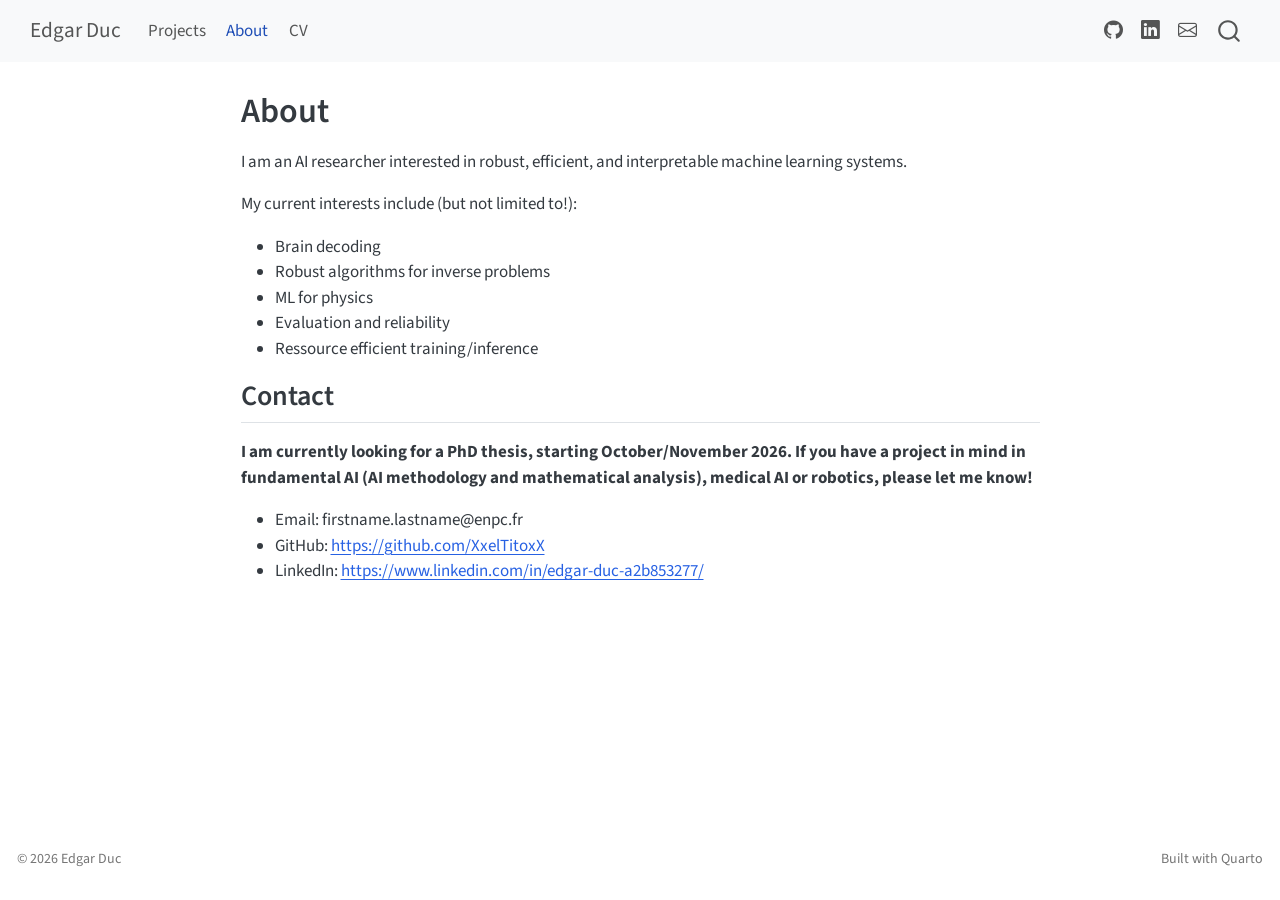
==== about.html @ 7c62afc1 "Built site for gh-pages" ====
<!DOCTYPE html>
<html xmlns="http://www.w3.org/1999/xhtml" lang="en" xml:lang="en"><head>

<meta charset="utf-8">
<meta name="generator" content="quarto-1.9.38">

<meta name="viewport" content="width=device-width, initial-scale=1.0, user-scalable=yes">


<title>About – Edgar Duc</title>
<style>
/* Default styles provided by pandoc.
** See https://pandoc.org/MANUAL.html#variables-for-html for config info.
*/
code{white-space: pre-wrap;}
span.smallcaps{font-variant: small-caps;}
div.columns{display: flex; gap: min(4vw, 1.5em);}
div.column{flex: auto; overflow-x: auto;}
div.hanging-indent{margin-left: 1.5em; text-indent: -1.5em;}
ul.task-list{list-style: none;}
ul.task-list li input[type="checkbox"] {
  width: 0.8em;
  margin: 0 0.8em 0.2em -1em; /* quarto-specific, see https://github.com/quarto-dev/quarto-cli/issues/4556 */ 
  vertical-align: middle;
}
</style>


<script src="site_libs/quarto-nav/quarto-nav.js"></script>
<script src="site_libs/clipboard/clipboard.min.js"></script>
<script src="site_libs/quarto-search/autocomplete.umd.js"></script>
<script src="site_libs/quarto-search/fuse.min.js"></script>
<script src="site_libs/quarto-search/quarto-search.js"></script>
<meta name="quarto:offset" content="./">
<script src="site_libs/quarto-html/quarto.js" type="module"></script>
<script src="site_libs/quarto-html/tabsets/tabsets.js" type="module"></script>
<script src="site_libs/quarto-html/popper.min.js"></script>
<script src="site_libs/quarto-html/tippy.umd.min.js"></script>
<script src="site_libs/quarto-html/anchor.min.js"></script>
<link href="site_libs/quarto-html/tippy.css" rel="stylesheet">
<link href="site_libs/quarto-html/quarto-syntax-highlighting-15634bcf2e68342d4ad2dfa704d543f6.css" rel="stylesheet" id="quarto-text-highlighting-styles">
<script src="site_libs/bootstrap/bootstrap.min.js"></script>
<link href="site_libs/bootstrap/bootstrap-icons.css" rel="stylesheet">
<link href="site_libs/bootstrap/bootstrap-158031087360bce0ff56dc785ce39e06.min.css" rel="stylesheet" append-hash="true" id="quarto-bootstrap" data-mode="light">
<script id="quarto-search-options" type="application/json">{
  "location": "navbar",
  "copy-button": false,
  "collapse-after": 3,
  "panel-placement": "end",
  "type": "overlay",
  "limit": 50,
  "keyboard-shortcut": [
    "f",
    "/",
    "s"
  ],
  "show-item-context": false,
  "language": {
    "search-no-results-text": "No results",
    "search-matching-documents-text": "matching documents",
    "search-copy-link-title": "Copy link to search",
    "search-hide-matches-text": "Hide additional matches",
    "search-more-match-text": "more match in this document",
    "search-more-matches-text": "more matches in this document",
    "search-clear-button-title": "Clear",
    "search-text-placeholder": "",
    "search-detached-cancel-button-title": "Cancel",
    "search-submit-button-title": "Submit",
    "search-label": "Search"
  }
}</script>


<link rel="stylesheet" href="styles.css">
</head>

<body class="nav-fixed fullcontent quarto-light">

<div id="quarto-search-results"></div>
  <header id="quarto-header" class="headroom fixed-top">
    <nav class="navbar navbar-expand-lg " data-bs-theme="dark">
      <div class="navbar-container container-fluid">
      <div class="navbar-brand-container mx-auto">
    <a class="navbar-brand" href="./index.html">
    <span class="navbar-title">Edgar Duc</span>
    </a>
  </div>
            <div id="quarto-search" class="" title="Search"></div>
          <button class="navbar-toggler" type="button" data-bs-toggle="collapse" data-bs-target="#navbarCollapse" aria-controls="navbarCollapse" role="menu" aria-expanded="false" aria-label="Toggle navigation" onclick="if (window.quartoToggleHeadroom) { window.quartoToggleHeadroom(); }">
  <span class="navbar-toggler-icon"></span>
</button>
          <div class="collapse navbar-collapse" id="navbarCollapse">
            <ul class="navbar-nav navbar-nav-scroll me-auto">
  <li class="nav-item">
    <a class="nav-link" href="./index.html"> 
<span class="menu-text">Projects</span></a>
  </li>  
  <li class="nav-item">
    <a class="nav-link active" href="./about.html" aria-current="page"> 
<span class="menu-text">About</span></a>
  </li>  
  <li class="nav-item">
    <a class="nav-link" href="./cv.html"> 
<span class="menu-text">CV</span></a>
  </li>  
</ul>
            <ul class="navbar-nav navbar-nav-scroll ms-auto">
  <li class="nav-item compact">
    <a class="nav-link" href="https://github.com/XxelTitoxX"> <i class="bi bi-github" role="img">
</i> 
<span class="menu-text"></span></a>
  </li>  
  <li class="nav-item compact">
    <a class="nav-link" href="https://www.linkedin.com/in/edgar-duc-a2b853277"> <i class="bi bi-linkedin" role="img">
</i> 
<span class="menu-text"></span></a>
  </li>  
  <li class="nav-item compact">
    <a class="nav-link" href="mailto:edgar.duc@enpc.fr"> <i class="bi bi-envelope" role="img">
</i> 
<span class="menu-text"></span></a>
  </li>  
</ul>
          </div> <!-- /navcollapse -->
            <div class="quarto-navbar-tools">
</div>
      </div> <!-- /container-fluid -->
    </nav>
</header>
<!-- content -->
<div id="quarto-content" class="quarto-container page-columns page-rows-contents page-layout-article page-navbar">
<!-- sidebar -->
<!-- margin-sidebar -->
    
<!-- main -->
<main class="content" id="quarto-document-content">

<header id="title-block-header" class="quarto-title-block default">
<div class="quarto-title">
<h1 class="title">About</h1>
</div>



<div class="quarto-title-meta">

    
  
    
  </div>
  


</header>


<p>I am an AI researcher interested in robust, efficient, and interpretable machine learning systems.</p>
<p>My current interests include (but not limited to!):</p>
<ul>
<li>Brain decoding</li>
<li>Robust algorithms for inverse problems</li>
<li>ML for physics</li>
<li>Evaluation and reliability</li>
<li>Ressource efficient training/inference</li>
</ul>
<section id="contact" class="level2">
<h2 class="anchored" data-anchor-id="contact">Contact</h2>
<p><strong>I am currently looking for a PhD thesis, starting October/November 2026. If you have a project in mind in fundamental AI (AI methodology and mathematical analysis), medical AI or robotics, please let me know!</strong></p>
<ul>
<li>Email: firstname.lastname@enpc.fr</li>
<li>GitHub: <a href="https://github.com/XxelTitoxX" class="uri">https://github.com/XxelTitoxX</a></li>
<li>LinkedIn: <a href="https://www.linkedin.com/in/edgar-duc-a2b853277/" class="uri">https://www.linkedin.com/in/edgar-duc-a2b853277/</a></li>
</ul>


</section>

</main> <!-- /main -->
<script id="quarto-html-after-body" type="application/javascript">
  window.document.addEventListener("DOMContentLoaded", function (event) {
    const icon = "";
    const anchorJS = new window.AnchorJS();
    anchorJS.options = {
      placement: 'right',
      icon: icon
    };
    anchorJS.add('.anchored');
    const isCodeAnnotation = (el) => {
      for (const clz of el.classList) {
        if (clz.startsWith('code-annotation-')) {                     
          return true;
        }
      }
      return false;
    }
    const onCopySuccess = function(e) {
      // button target
      const button = e.trigger;
      // don't keep focus
      button.blur();
      // flash "checked"
      button.classList.add('code-copy-button-checked');
      var currentTitle = button.getAttribute("title");
      button.setAttribute("title", "Copied!");
      let tooltip;
      if (window.bootstrap) {
        button.setAttribute("data-bs-toggle", "tooltip");
        button.setAttribute("data-bs-placement", "left");
        button.setAttribute("data-bs-title", "Copied!");
        tooltip = new bootstrap.Tooltip(button, 
          { trigger: "manual", 
            customClass: "code-copy-button-tooltip",
            offset: [0, -8]});
        tooltip.show();    
      }
      setTimeout(function() {
        if (tooltip) {
          tooltip.hide();
          button.removeAttribute("data-bs-title");
          button.removeAttribute("data-bs-toggle");
          button.removeAttribute("data-bs-placement");
        }
        button.setAttribute("title", currentTitle);
        button.classList.remove('code-copy-button-checked');
      }, 1000);
      // clear code selection
      e.clearSelection();
    }
    const getTextToCopy = function(trigger) {
      const outerScaffold = trigger.parentElement.cloneNode(true);
      const codeEl = outerScaffold.querySelector('code');
      for (const childEl of codeEl.children) {
        if (isCodeAnnotation(childEl)) {
          childEl.remove();
        }
      }
      return codeEl.innerText;
    }
    const clipboard = new window.ClipboardJS('.code-copy-button:not([data-in-quarto-modal])', {
      text: getTextToCopy
    });
    clipboard.on('success', onCopySuccess);
    if (window.document.getElementById('quarto-embedded-source-code-modal')) {
      const clipboardModal = new window.ClipboardJS('.code-copy-button[data-in-quarto-modal]', {
        text: getTextToCopy,
        container: window.document.getElementById('quarto-embedded-source-code-modal')
      });
      clipboardModal.on('success', onCopySuccess);
    }
      var localhostRegex = new RegExp(/^(?:http|https):\/\/localhost\:?[0-9]*\//);
      var mailtoRegex = new RegExp(/^mailto:/);
        var filterRegex = new RegExp("https:\/\/XxelTitoxX\.github\.io");
      var isInternal = (href) => {
          return filterRegex.test(href) || localhostRegex.test(href) || mailtoRegex.test(href);
      }
      // Inspect non-navigation links and adorn them if external
     var links = window.document.querySelectorAll('a[href]:not(.nav-link):not(.navbar-brand):not(.toc-action):not(.sidebar-link):not(.sidebar-item-toggle):not(.pagination-link):not(.no-external):not([aria-hidden]):not(.dropdown-item):not(.quarto-navigation-tool):not(.about-link)');
      for (var i=0; i<links.length; i++) {
        const link = links[i];
        if (!isInternal(link.href)) {
          // undo the damage that might have been done by quarto-nav.js in the case of
          // links that we want to consider external
          if (link.dataset.originalHref !== undefined) {
            link.href = link.dataset.originalHref;
          }
            // target, if specified
            link.setAttribute("target", "_blank");
            if (link.getAttribute("rel") === null) {
              link.setAttribute("rel", "noopener");
            }
        }
      }
    function tippyHover(el, contentFn, onTriggerFn, onUntriggerFn) {
      const config = {
        allowHTML: true,
        maxWidth: 500,
        delay: 100,
        arrow: false,
        appendTo: function(el) {
            return el.parentElement;
        },
        interactive: true,
        interactiveBorder: 10,
        theme: 'quarto',
        placement: 'bottom-start',
      };
      if (contentFn) {
        config.content = contentFn;
      }
      if (onTriggerFn) {
        config.onTrigger = onTriggerFn;
      }
      if (onUntriggerFn) {
        config.onUntrigger = onUntriggerFn;
      }
      window.tippy(el, config); 
    }
    const noterefs = window.document.querySelectorAll('a[role="doc-noteref"]');
    for (var i=0; i<noterefs.length; i++) {
      const ref = noterefs[i];
      tippyHover(ref, function() {
        // use id or data attribute instead here
        let href = ref.getAttribute('data-footnote-href') || ref.getAttribute('href');
        try { href = new URL(href).hash; } catch {}
        const id = href.replace(/^#\/?/, "");
        const note = window.document.getElementById(id);
        if (note) {
          return note.innerHTML;
        } else {
          return "";
        }
      });
    }
    const xrefs = window.document.querySelectorAll('a.quarto-xref');
    const processXRef = (id, note) => {
      // Strip column container classes
      const stripColumnClz = (el) => {
        el.classList.remove("page-full", "page-columns");
        if (el.children) {
          for (const child of el.children) {
            stripColumnClz(child);
          }
        }
      }
      stripColumnClz(note)
      if (id === null || id.startsWith('sec-')) {
        // Special case sections, only their first couple elements
        const container = document.createElement("div");
        if (note.children && note.children.length > 2) {
          container.appendChild(note.children[0].cloneNode(true));
          for (let i = 1; i < note.children.length; i++) {
            const child = note.children[i];
            if (child.tagName === "P" && child.innerText === "") {
              continue;
            } else {
              container.appendChild(child.cloneNode(true));
              break;
            }
          }
          if (window.Quarto?.typesetMath) {
            window.Quarto.typesetMath(container);
          }
          return container.innerHTML
        } else {
          if (window.Quarto?.typesetMath) {
            window.Quarto.typesetMath(note);
          }
          return note.innerHTML;
        }
      } else {
        // Remove any anchor links if they are present
        const anchorLink = note.querySelector('a.anchorjs-link');
        if (anchorLink) {
          anchorLink.remove();
        }
        if (window.Quarto?.typesetMath) {
          window.Quarto.typesetMath(note);
        }
        if (note.classList.contains("callout")) {
          return note.outerHTML;
        } else {
          return note.innerHTML;
        }
      }
    }
    for (var i=0; i<xrefs.length; i++) {
      const xref = xrefs[i];
      tippyHover(xref, undefined, function(instance) {
        instance.disable();
        let url = xref.getAttribute('href');
        let hash = undefined; 
        if (url.startsWith('#')) {
          hash = url;
        } else {
          try { hash = new URL(url).hash; } catch {}
        }
        if (hash) {
          const id = hash.replace(/^#\/?/, "");
          const note = window.document.getElementById(id);
          if (note !== null) {
            try {
              const html = processXRef(id, note.cloneNode(true));
              instance.setContent(html);
            } finally {
              instance.enable();
              instance.show();
            }
          } else {
            // See if we can fetch this
            fetch(url.split('#')[0])
            .then(res => res.text())
            .then(html => {
              const parser = new DOMParser();
              const htmlDoc = parser.parseFromString(html, "text/html");
              const note = htmlDoc.getElementById(id);
              if (note !== null) {
                const html = processXRef(id, note);
                instance.setContent(html);
              } 
            }).finally(() => {
              instance.enable();
              instance.show();
            });
          }
        } else {
          // See if we can fetch a full url (with no hash to target)
          // This is a special case and we should probably do some content thinning / targeting
          fetch(url)
          .then(res => res.text())
          .then(html => {
            const parser = new DOMParser();
            const htmlDoc = parser.parseFromString(html, "text/html");
            const note = htmlDoc.querySelector('main.content');
            if (note !== null) {
              // This should only happen for chapter cross references
              // (since there is no id in the URL)
              // remove the first header
              if (note.children.length > 0 && note.children[0].tagName === "HEADER") {
                note.children[0].remove();
              }
              const html = processXRef(null, note);
              instance.setContent(html);
            } 
          }).finally(() => {
            instance.enable();
            instance.show();
          });
        }
      }, function(instance) {
      });
    }
        let selectedAnnoteEl;
        const selectorForAnnotation = ( cell, annotation) => {
          let cellAttr = 'data-code-cell="' + cell + '"';
          let lineAttr = 'data-code-annotation="' +  annotation + '"';
          const selector = 'span[' + cellAttr + '][' + lineAttr + ']';
          return selector;
        }
        const selectCodeLines = (annoteEl) => {
          const doc = window.document;
          const targetCell = annoteEl.getAttribute("data-target-cell");
          const targetAnnotation = annoteEl.getAttribute("data-target-annotation");
          const annoteSpan = window.document.querySelector(selectorForAnnotation(targetCell, targetAnnotation));
          const lines = annoteSpan.getAttribute("data-code-lines").split(",");
          const lineIds = lines.map((line) => {
            return targetCell + "-" + line;
          })
          let top = null;
          let height = null;
          let parent = null;
          if (lineIds.length > 0) {
              //compute the position of the single el (top and bottom and make a div)
              const el = window.document.getElementById(lineIds[0]);
              top = el.offsetTop;
              height = el.offsetHeight;
              parent = el.parentElement.parentElement;
            if (lineIds.length > 1) {
              const lastEl = window.document.getElementById(lineIds[lineIds.length - 1]);
              const bottom = lastEl.offsetTop + lastEl.offsetHeight;
              height = bottom - top;
            }
            if (top !== null && height !== null && parent !== null) {
              // cook up a div (if necessary) and position it 
              let div = window.document.getElementById("code-annotation-line-highlight");
              if (div === null) {
                div = window.document.createElement("div");
                div.setAttribute("id", "code-annotation-line-highlight");
                div.style.position = 'absolute';
                parent.appendChild(div);
              }
              div.style.top = top - 2 + "px";
              div.style.height = height + 4 + "px";
              div.style.left = 0;
              let gutterDiv = window.document.getElementById("code-annotation-line-highlight-gutter");
              if (gutterDiv === null) {
                gutterDiv = window.document.createElement("div");
                gutterDiv.setAttribute("id", "code-annotation-line-highlight-gutter");
                gutterDiv.style.position = 'absolute';
                const codeCell = window.document.getElementById(targetCell);
                const gutter = codeCell.querySelector('.code-annotation-gutter');
                gutter.appendChild(gutterDiv);
              }
              gutterDiv.style.top = top - 2 + "px";
              gutterDiv.style.height = height + 4 + "px";
            }
            selectedAnnoteEl = annoteEl;
          }
        };
        const unselectCodeLines = () => {
          const elementsIds = ["code-annotation-line-highlight", "code-annotation-line-highlight-gutter"];
          elementsIds.forEach((elId) => {
            const div = window.document.getElementById(elId);
            if (div) {
              div.remove();
            }
          });
          selectedAnnoteEl = undefined;
        };
          // Handle positioning of the toggle
      window.addEventListener(
        "resize",
        throttle(() => {
          elRect = undefined;
          if (selectedAnnoteEl) {
            selectCodeLines(selectedAnnoteEl);
          }
        }, 10)
      );
      function throttle(fn, ms) {
      let throttle = false;
      let timer;
        return (...args) => {
          if(!throttle) { // first call gets through
              fn.apply(this, args);
              throttle = true;
          } else { // all the others get throttled
              if(timer) clearTimeout(timer); // cancel #2
              timer = setTimeout(() => {
                fn.apply(this, args);
                timer = throttle = false;
              }, ms);
          }
        };
      }
        // Attach click handler to the DT
        const annoteDls = window.document.querySelectorAll('dt[data-target-cell]');
        for (const annoteDlNode of annoteDls) {
          annoteDlNode.addEventListener('click', (event) => {
            const clickedEl = event.target;
            if (clickedEl !== selectedAnnoteEl) {
              unselectCodeLines();
              const activeEl = window.document.querySelector('dt[data-target-cell].code-annotation-active');
              if (activeEl) {
                activeEl.classList.remove('code-annotation-active');
              }
              selectCodeLines(clickedEl);
              clickedEl.classList.add('code-annotation-active');
            } else {
              // Unselect the line
              unselectCodeLines();
              clickedEl.classList.remove('code-annotation-active');
            }
          });
        }
    const findCites = (el) => {
      const parentEl = el.parentElement;
      if (parentEl) {
        const cites = parentEl.dataset.cites;
        if (cites) {
          return {
            el,
            cites: cites.split(' ')
          };
        } else {
          return findCites(el.parentElement)
        }
      } else {
        return undefined;
      }
    };
    var bibliorefs = window.document.querySelectorAll('a[role="doc-biblioref"]');
    for (var i=0; i<bibliorefs.length; i++) {
      const ref = bibliorefs[i];
      const citeInfo = findCites(ref);
      if (citeInfo) {
        tippyHover(citeInfo.el, function() {
          var popup = window.document.createElement('div');
          citeInfo.cites.forEach(function(cite) {
            var citeDiv = window.document.createElement('div');
            citeDiv.classList.add('hanging-indent');
            citeDiv.classList.add('csl-entry');
            var biblioDiv = window.document.getElementById('ref-' + cite);
            if (biblioDiv) {
              citeDiv.innerHTML = biblioDiv.innerHTML;
            }
            popup.appendChild(citeDiv);
          });
          return popup.innerHTML;
        });
      }
    }
  });
  </script>
</div> <!-- /content -->
<footer class="footer">
  <div class="nav-footer">
    <div class="nav-footer-left">
<p>© 2026 Edgar Duc</p>
</div>   
    <div class="nav-footer-center">
      &nbsp;
    </div>
    <div class="nav-footer-right">
<p>Built with Quarto</p>
</div>
  </div>
</footer>




</body></html>
---- site_libs/quarto-html/tippy.css ----
.tippy-box[data-animation=fade][data-state=hidden]{opacity:0}[data-tippy-root]{max-width:calc(100vw - 10px)}.tippy-box{position:relative;background-color:#333;color:#fff;border-radius:4px;font-size:14px;line-height:1.4;white-space:normal;outline:0;transition-property:transform,visibility,opacity}.tippy-box[data-placement^=top]>.tippy-arrow{bottom:0}.tippy-box[data-placement^=top]>.tippy-arrow:before{bottom:-7px;left:0;border-width:8px 8px 0;border-top-color:initial;transform-origin:center top}.tippy-box[data-placement^=bottom]>.tippy-arrow{top:0}.tippy-box[data-placement^=bottom]>.tippy-arrow:before{top:-7px;left:0;border-width:0 8px 8px;border-bottom-color:initial;transform-origin:center bottom}.tippy-box[data-placement^=left]>.tippy-arrow{right:0}.tippy-box[data-placement^=left]>.tippy-arrow:before{border-width:8px 0 8px 8px;border-left-color:initial;right:-7px;transform-origin:center left}.tippy-box[data-placement^=right]>.tippy-arrow{left:0}.tippy-box[data-placement^=right]>.tippy-arrow:before{left:-7px;border-width:8px 8px 8px 0;border-right-color:initial;transform-origin:center right}.tippy-box[data-inertia][data-state=visible]{transition-timing-function:cubic-bezier(.54,1.5,.38,1.11)}.tippy-arrow{width:16px;height:16px;color:#333}.tippy-arrow:before{content:"";position:absolute;border-color:transparent;border-style:solid}.tippy-content{position:relative;padding:5px 9px;z-index:1}
---- site_libs/quarto-html/quarto-syntax-highlighting-15634bcf2e68342d4ad2dfa704d543f6.css ----
/* quarto syntax highlight colors */
:root {
  --quarto-hl-ot-color: #003B4F;
  --quarto-hl-at-color: #657422;
  --quarto-hl-ss-color: #20794D;
  --quarto-hl-an-color: #5E5E5E;
  --quarto-hl-fu-color: #4758AB;
  --quarto-hl-st-color: #20794D;
  --quarto-hl-cf-color: #003B4F;
  --quarto-hl-op-color: #5E5E5E;
  --quarto-hl-er-color: #AD0000;
  --quarto-hl-bn-color: #AD0000;
  --quarto-hl-al-color: #AD0000;
  --quarto-hl-va-color: #111111;
  --quarto-hl-bu-color: inherit;
  --quarto-hl-ex-color: inherit;
  --quarto-hl-pp-color: #AD0000;
  --quarto-hl-in-color: #5E5E5E;
  --quarto-hl-vs-color: #20794D;
  --quarto-hl-wa-color: #5E5E5E;
  --quarto-hl-do-color: #5E5E5E;
  --quarto-hl-im-color: #00769E;
  --quarto-hl-ch-color: #20794D;
  --quarto-hl-dt-color: #AD0000;
  --quarto-hl-fl-color: #AD0000;
  --quarto-hl-co-color: #5E5E5E;
  --quarto-hl-cv-color: #5E5E5E;
  --quarto-hl-cn-color: #8f5902;
  --quarto-hl-sc-color: #5E5E5E;
  --quarto-hl-dv-color: #AD0000;
  --quarto-hl-kw-color: #003B4F;
}

/* other quarto variables */
:root {
  --quarto-font-monospace: SFMono-Regular, Menlo, Monaco, Consolas, "Liberation Mono", "Courier New", monospace;
}

/* syntax highlight based on Pandoc's rules */
pre > code.sourceCode > span {
  color: #003B4F;
}

code.sourceCode > span {
  color: #003B4F;
}

div.sourceCode,
div.sourceCode pre.sourceCode {
  color: #003B4F;
}

/* Normal */
code span {
  color: #003B4F;
}

/* Alert */
code span.al {
  color: #AD0000;
  font-style: inherit;
}

/* Annotation */
code span.an {
  color: #5E5E5E;
  font-style: inherit;
}

/* Attribute */
code span.at {
  color: #657422;
  font-style: inherit;
}

/* BaseN */
code span.bn {
  color: #AD0000;
  font-style: inherit;
}

/* BuiltIn */
code span.bu {
  font-style: inherit;
}

/* ControlFlow */
code span.cf {
  color: #003B4F;
  font-weight: bold;
  font-style: inherit;
}

/* Char */
code span.ch {
  color: #20794D;
  font-style: inherit;
}

/* Constant */
code span.cn {
  color: #8f5902;
  font-style: inherit;
}

/* Comment */
code span.co {
  color: #5E5E5E;
  font-style: inherit;
}

/* CommentVar */
code span.cv {
  color: #5E5E5E;
  font-style: italic;
}

/* Documentation */
code span.do {
  color: #5E5E5E;
  font-style: italic;
}

/* DataType */
code span.dt {
  color: #AD0000;
  font-style: inherit;
}

/* DecVal */
code span.dv {
  color: #AD0000;
  font-style: inherit;
}

/* Error */
code span.er {
  color: #AD0000;
  font-style: inherit;
}

/* Extension */
code span.ex {
  font-style: inherit;
}

/* Float */
code span.fl {
  color: #AD0000;
  font-style: inherit;
}

/* Function */
code span.fu {
  color: #4758AB;
  font-style: inherit;
}

/* Import */
code span.im {
  color: #00769E;
  font-style: inherit;
}

/* Information */
code span.in {
  color: #5E5E5E;
  font-style: inherit;
}

/* Keyword */
code span.kw {
  color: #003B4F;
  font-weight: bold;
  font-style: inherit;
}

/* Operator */
code span.op {
  color: #5E5E5E;
  font-style: inherit;
}

/* Other */
code span.ot {
  color: #003B4F;
  font-style: inherit;
}

/* Preprocessor */
code span.pp {
  color: #AD0000;
  font-style: inherit;
}

/* SpecialChar */
code span.sc {
  color: #5E5E5E;
  font-style: inherit;
}

/* SpecialString */
code span.ss {
  color: #20794D;
  font-style: inherit;
}

/* String */
code span.st {
  color: #20794D;
  font-style: inherit;
}

/* Variable */
code span.va {
  color: #111111;
  font-style: inherit;
}

/* VerbatimString */
code span.vs {
  color: #20794D;
  font-style: inherit;
}

/* Warning */
code span.wa {
  color: #5E5E5E;
  font-style: italic;
}

.prevent-inlining {
  content: "</";
}

/*# sourceMappingURL=f23921c56f73e400b49028c9186a1aa0.css.map */
---- styles.css ----
/* css styles */

.hero {
  padding: 1rem 0 1.5rem 0;
  max-width: 850px;
}

.hero h1 {
  font-size: 2.6rem;
  margin-top: 0;
  margin-bottom: 0.4rem;
}

.hero p {
  font-size: 1.15rem;
  color: #555;
}

.project-grid {
  display: grid;
  grid-template-columns: repeat(auto-fit, minmax(310px, 1fr));
  gap: 1.25rem;
  margin-top: 1rem;
}

.project-card {
  border: 1px solid #ddd;
  border-radius: 14px;
  overflow: hidden;
  background: white;
  transition: transform 0.12s ease, box-shadow 0.12s ease;
}

.project-card:hover {
  transform: translateY(-2px);
  box-shadow: 0 8px 22px rgba(0, 0, 0, 0.08);
}

.project-image {
  width: 100%;
  height: 170px;
  object-fit: cover;
  border-bottom: 1px solid #eee;
}

.project-body {
  padding: 1rem;
}

.project-header {
  display: flex;
  justify-content: space-between;
  gap: 1rem;
  align-items: baseline;
}

.project-title {
  font-size: 1.1rem;
  margin: 0;
}

.project-year {
  font-size: 0.9rem;
  color: #666;
  white-space: nowrap;
}

.project-description {
  margin: 0.65rem 0;
  line-height: 1.45;
}

.project-tags {
  display: flex;
  flex-wrap: wrap;
  gap: 0.35rem;
  margin: 0.75rem 0;
}

.project-tag {
  font-size: 0.78rem;
  padding: 0.18rem 0.5rem;
  border-radius: 999px;
  background: #f1f3f5;
  border: 1px solid #e4e7eb;
}

.project-links {
  display: flex;
  flex-wrap: wrap;
  gap: 0.5rem;
  margin-top: 0.85rem;
}

.project-links a {
  text-decoration: none;
  font-weight: 600;
}

.project-links a::after {
  content: " ↗";
  font-size: 0.8em;
}

@media (max-width: 600px) {
  .hero h1 {
    font-size: 2rem;
  }

  .project-grid {
    grid-template-columns: 1fr;
  }
}
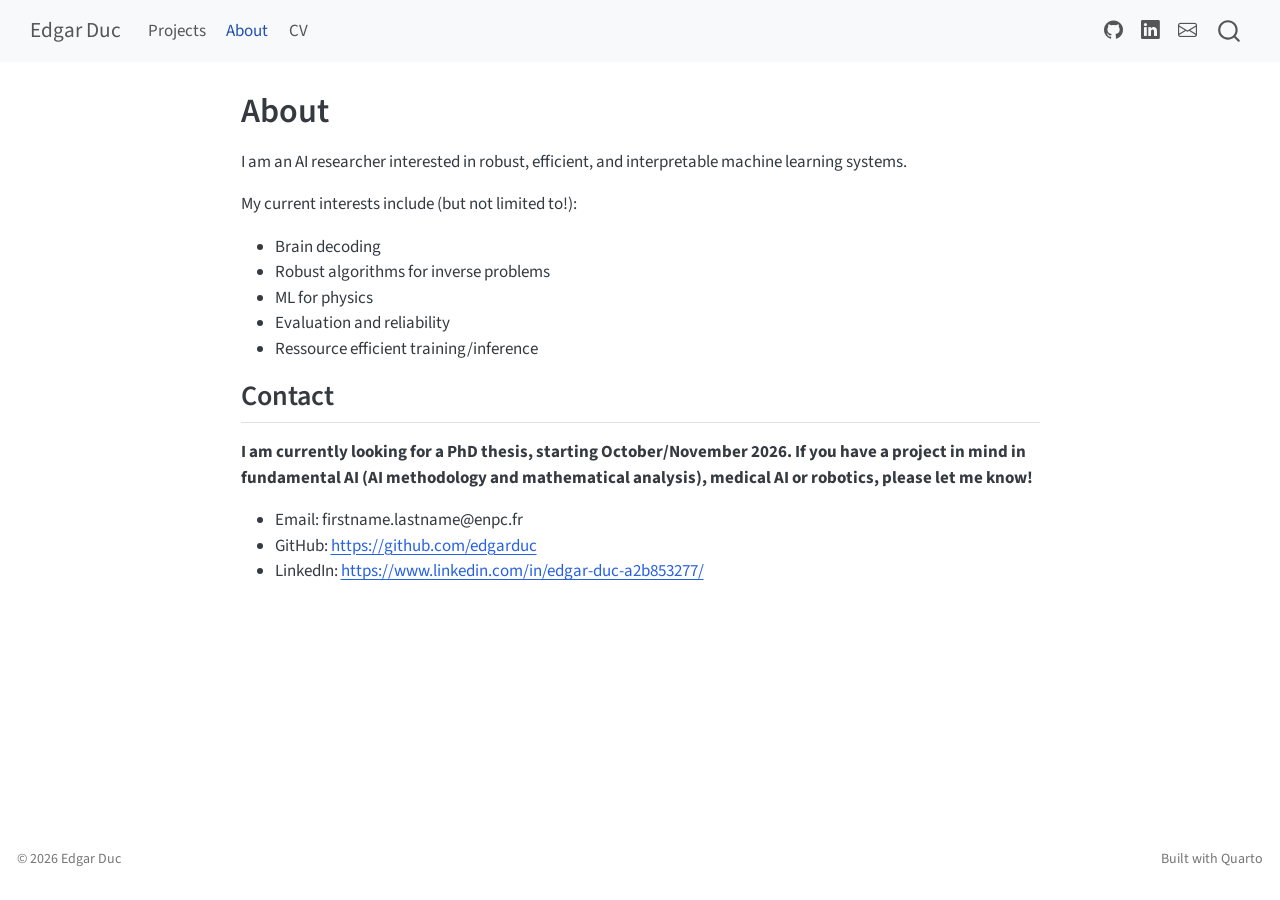
==== commit 0fbc30e9: "Built site for gh-pages" ====
--- a/about.html
+++ b/about.html
@@ -106,7 +106,7 @@
 </ul>
             <ul class="navbar-nav navbar-nav-scroll ms-auto">
   <li class="nav-item compact">
-    <a class="nav-link" href="https://github.com/XxelTitoxX"> <i class="bi bi-github" role="img">
+    <a class="nav-link" href="https://github.com/edgarduc"> <i class="bi bi-github" role="img">
 </i> 
 <span class="menu-text"></span></a>
   </li>  
@@ -168,7 +168,7 @@
 <p><strong>I am currently looking for a PhD thesis, starting October/November 2026. If you have a project in mind in fundamental AI (AI methodology and mathematical analysis), medical AI or robotics, please let me know!</strong></p>
 <ul>
 <li>Email: firstname.lastname@enpc.fr</li>
-<li>GitHub: <a href="https://github.com/XxelTitoxX" class="uri">https://github.com/XxelTitoxX</a></li>
+<li>GitHub: <a href="https://github.com/edgarduc" class="uri">https://github.com/edgarduc</a></li>
 <li>LinkedIn: <a href="https://www.linkedin.com/in/edgar-duc-a2b853277/" class="uri">https://www.linkedin.com/in/edgar-duc-a2b853277/</a></li>
 </ul>
 
@@ -249,7 +249,7 @@
     }
       var localhostRegex = new RegExp(/^(?:http|https):\/\/localhost\:?[0-9]*\//);
       var mailtoRegex = new RegExp(/^mailto:/);
-        var filterRegex = new RegExp("https:\/\/XxelTitoxX\.github\.io");
+        var filterRegex = new RegExp("https:\/\/edgarduc\.github\.io");
       var isInternal = (href) => {
           return filterRegex.test(href) || localhostRegex.test(href) || mailtoRegex.test(href);
       }
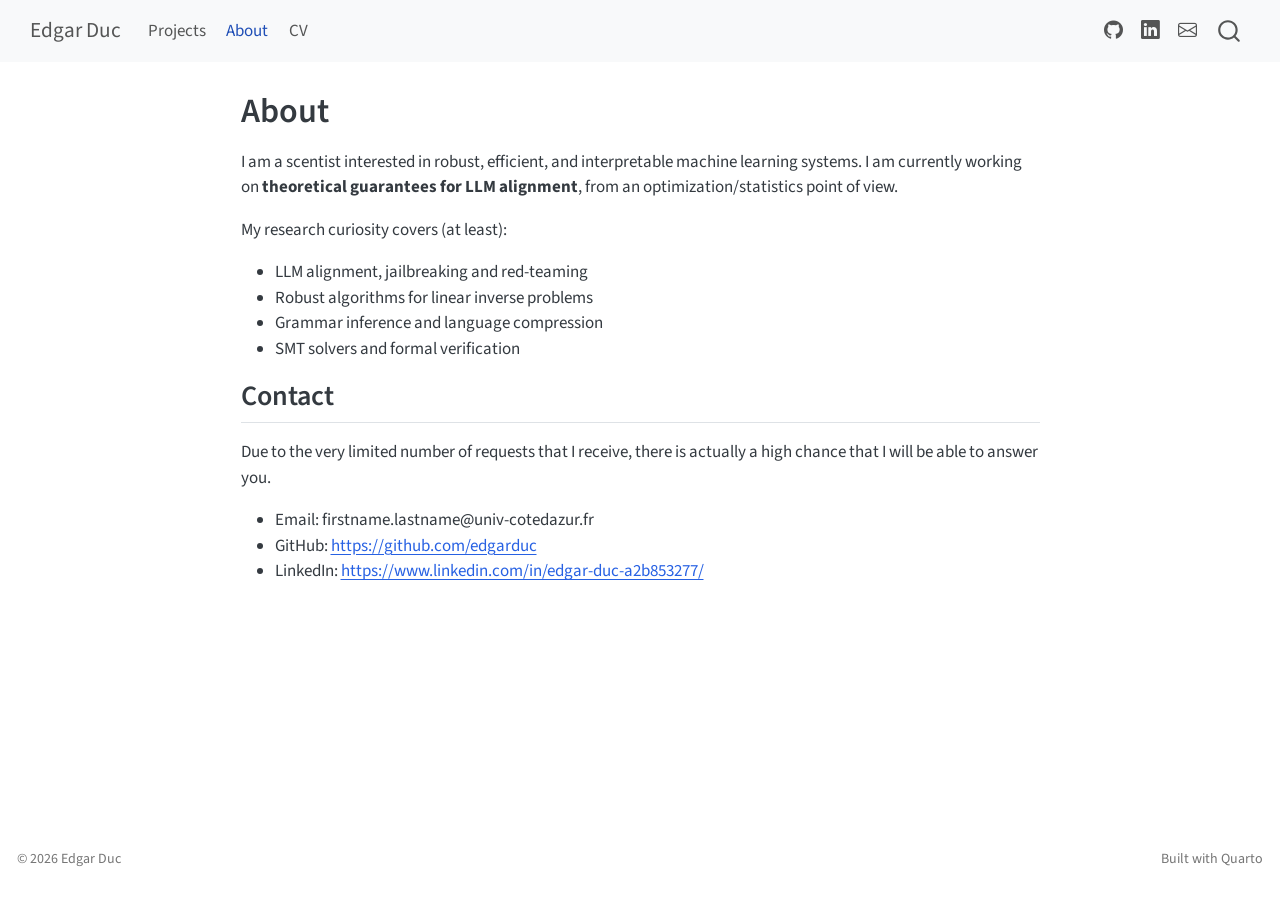
==== commit bb43f8ce: "Built site for gh-pages" ====
--- a/about.html
+++ b/about.html
@@ -154,20 +154,19 @@
 </header>
 
 
-<p>I am an AI researcher interested in robust, efficient, and interpretable machine learning systems.</p>
-<p>My current interests include (but not limited to!):</p>
+<p>I am a scentist interested in robust, efficient, and interpretable machine learning systems. I am currently working on <strong>theoretical guarantees for LLM alignment</strong>, from an optimization/statistics point of view.</p>
+<p>My research curiosity covers (at least):</p>
 <ul>
-<li>Brain decoding</li>
-<li>Robust algorithms for inverse problems</li>
-<li>ML for physics</li>
-<li>Evaluation and reliability</li>
-<li>Ressource efficient training/inference</li>
+<li>LLM alignment, jailbreaking and red-teaming</li>
+<li>Robust algorithms for linear inverse problems</li>
+<li>Grammar inference and language compression</li>
+<li>SMT solvers and formal verification</li>
 </ul>
 <section id="contact" class="level2">
 <h2 class="anchored" data-anchor-id="contact">Contact</h2>
-<p><strong>I am currently looking for a PhD thesis, starting October/November 2026. If you have a project in mind in fundamental AI (AI methodology and mathematical analysis), medical AI or robotics, please let me know!</strong></p>
+<p>Due to the very limited number of requests that I receive, there is actually a high chance that I will be able to answer you.</p>
 <ul>
-<li>Email: firstname.lastname@enpc.fr</li>
+<li>Email: firstname.lastname@univ-cotedazur.fr</li>
 <li>GitHub: <a href="https://github.com/edgarduc" class="uri">https://github.com/edgarduc</a></li>
 <li>LinkedIn: <a href="https://www.linkedin.com/in/edgar-duc-a2b853277/" class="uri">https://www.linkedin.com/in/edgar-duc-a2b853277/</a></li>
 </ul>
